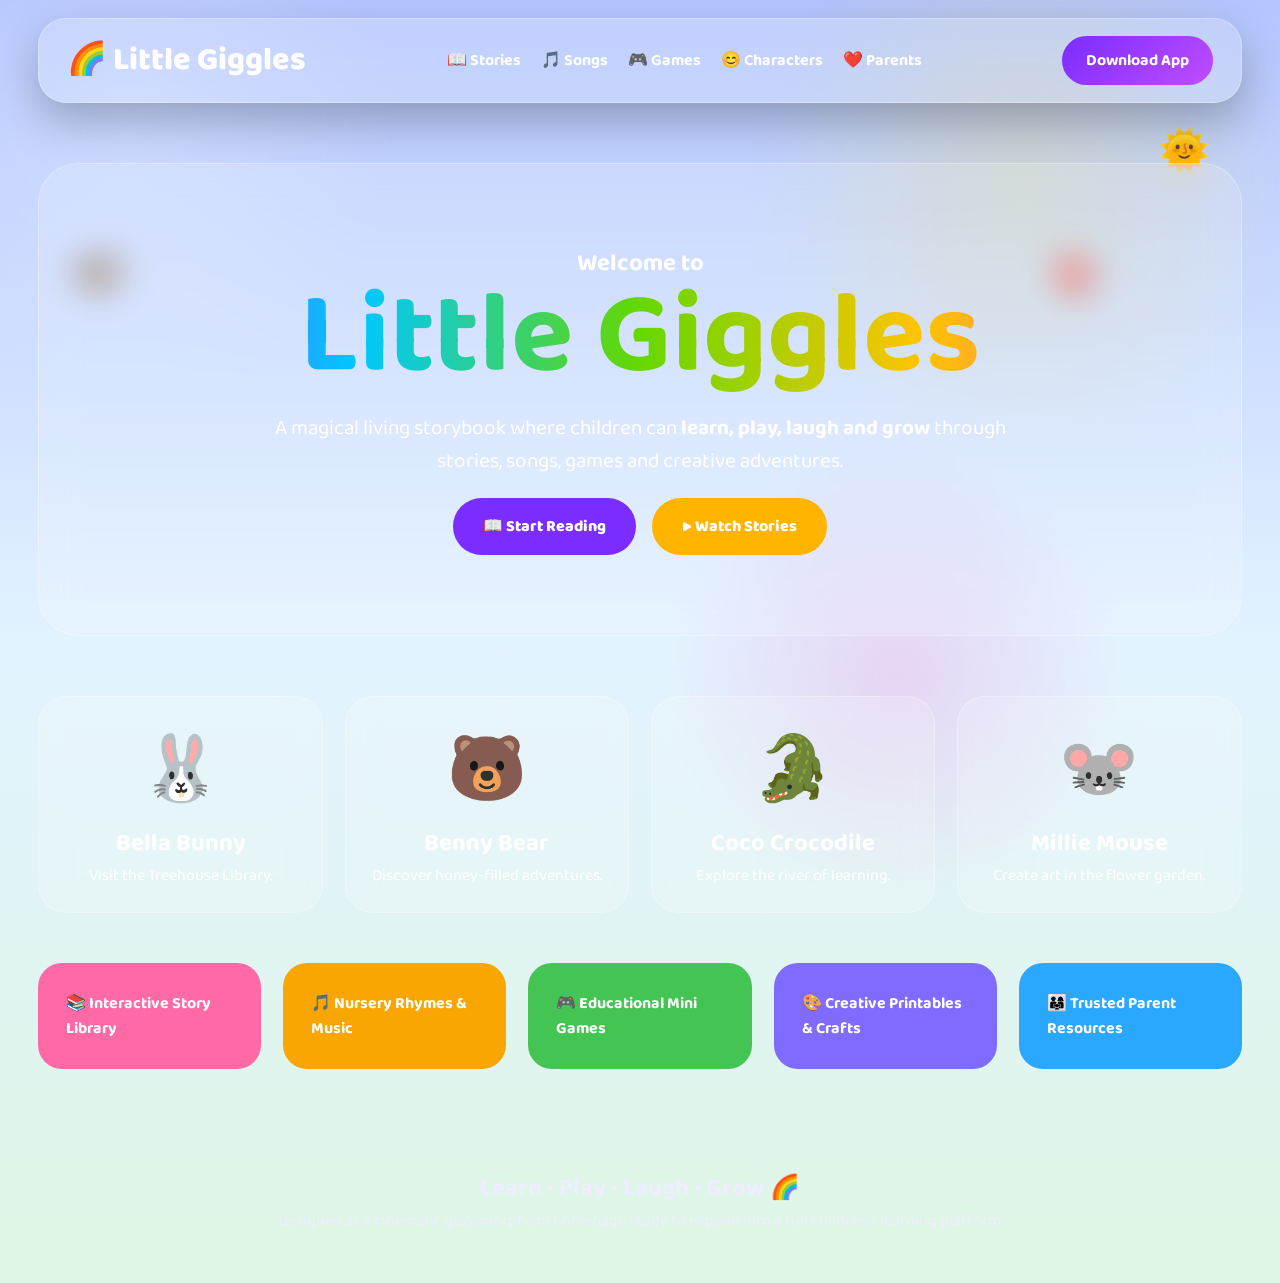
==== index.html @ 9048f609 "Update index.html" ====
<!DOCTYPE html>
<html lang="en">
<head>
<meta charset="UTF-8">
<meta name="viewport" content="width=device-width,initial-scale=1.0">
<title>Little Giggles • Living Storybook</title>
<link href="https://fonts.googleapis.com/css2?family=Baloo+2:wght@400;600;700;800&display=swap" rel="stylesheet">
<style>
:root{
--glass:rgba(255,255,255,.16);
--border:rgba(255,255,255,.28);
}
*{margin:0;padding:0;box-sizing:border-box}
html{scroll-behavior:smooth}
body{
font-family:'Baloo 2',sans-serif;color:#fff;overflow-x:hidden;
background:
linear-gradient(180deg,rgba(40,90,255,.35),rgba(70,170,255,.15),rgba(90,210,120,.2)),
url('https://images.unsplash.com/photo-1500530855697-b586d89ba3ee?auto=format&fit=crop&w=2000&q=80') center/cover fixed;
}
body:before{
content:"";position:fixed;inset:0;pointer-events:none;
background:
radial-gradient(circle at 10% 15%,rgba(255,255,255,.22),transparent 20%),
radial-gradient(circle at 80% 20%,rgba(255,225,0,.18),transparent 22%),
radial-gradient(circle at 70% 75%,rgba(255,0,180,.12),transparent 20%);
}
header{
position:sticky;top:18px;z-index:5;
width:min(1240px,94%);margin:18px auto;padding:16px 28px;
display:flex;justify-content:space-between;align-items:center;gap:20px;
background:var(--glass);backdrop-filter:blur(18px);
border:1px solid var(--border);border-radius:28px;
box-shadow:0 18px 45px rgba(0,0,0,.25)}
.logo{font-size:2rem;font-weight:800}
nav{display:flex;gap:20px;flex-wrap:wrap}
nav a,.cta{text-decoration:none;color:#fff;font-weight:700}
.cta{padding:12px 24px;border-radius:999px;background:linear-gradient(135deg,#7b2cff,#bf4dff)}
.hero{
width:min(1240px,94%);margin:60px auto;padding:80px 40px;text-align:center;
background:var(--glass);backdrop-filter:blur(18px);
border:1px solid var(--border);border-radius:40px}
.hero h1{
font-size:clamp(4rem,9vw,8rem);line-height:.95;
background:linear-gradient(90deg,#7c3cff,#00c8ff,#65d800,#ffc400,#ff5ea0);
-webkit-background-clip:text;-webkit-text-fill-color:transparent}
.hero p{max-width:760px;margin:20px auto;font-size:1.3rem}
.buttons{display:flex;justify-content:center;gap:16px;flex-wrap:wrap}
.buttons a{padding:16px 30px;border-radius:999px;text-decoration:none;font-weight:800}
.primary{background:#7b2cff;color:#fff}.secondary{background:#ffb400;color:#fff}
.world,.features{
width:min(1240px,94%);margin:50px auto;
display:grid;grid-template-columns:repeat(auto-fit,minmax(220px,1fr));gap:22px}
.card{
background:var(--glass);backdrop-filter:blur(14px);
border:1px solid var(--border);border-radius:28px;
padding:24px;text-align:center;transition:.3s}
.card:hover{transform:translateY(-8px)}
.card .emoji{font-size:64px}
.feature{padding:28px;border-radius:24px;font-weight:700}
.f1{background:#ff69a6}.f2{background:#f9a602}.f3{background:#44c553}.f4{background:#7f6bff}.f5{background:#2aa7ff}
footer{padding:50px;text-align:center;color:#eef}
.float{position:fixed;font-size:42px;animation:f 6s ease-in-out infinite}
.sun{right:70px;top:120px}.butterfly{left:70px;top:240px;animation-delay:1s}.balloon{right:180px;top:250px;animation-delay:2s}
@keyframes f{50%{transform:translateY(-18px) rotate(8deg)}}
</style>
</head>
<body>
<div class="float sun">🌞</div><div class="float butterfly">🦋</div><div class="float balloon">🎈</div>

<header>
<div class="logo">🌈 Little Giggles</div>
<nav>
<a href="#">📖 Stories</a>
<a href="#">🎵 Songs</a>
<a href="#">🎮 Games</a>
<a href="#">😊 Characters</a>
<a href="#">❤️ Parents</a>
</nav>
<a class="cta" href="#">Download App</a>
</header>

<section class="hero">
<h2>Welcome to</h2>
<h1>Little Giggles</h1>
<p>A magical living storybook where children can <b>learn, play, laugh and grow</b> through stories, songs, games and creative adventures.</p>
<div class="buttons">
<a class="primary" href="#">📖 Start Reading</a>
<a class="secondary" href="#">▶ Watch Stories</a>
</div>
</section>

<section class="world">
<div class="card"><div class="emoji">🐰</div><h2>Bella Bunny</h2><p>Visit the Treehouse Library.</p></div>
<div class="card"><div class="emoji">🐻</div><h2>Benny Bear</h2><p>Discover honey-filled adventures.</p></div>
<div class="card"><div class="emoji">🐊</div><h2>Coco Crocodile</h2><p>Explore the river of learning.</p></div>
<div class="card"><div class="emoji">🐭</div><h2>Millie Mouse</h2><p>Create art in the flower garden.</p></div>
</section>

<section class="features">
<div class="feature f1">📚 Interactive Story Library</div>
<div class="feature f2">🎵 Nursery Rhymes & Music</div>
<div class="feature f3">🎮 Educational Mini Games</div>
<div class="feature f4">🎨 Creative Printables & Crafts</div>
<div class="feature f5">👨‍👩‍👧 Trusted Parent Resources</div>
</section>

<footer>
<h2>Learn • Play • Laugh • Grow 🌈</h2>
<p>Designed as a cinematic glassmorphism homepage ready to expand into a full children's learning platform.</p>
</footer>
</body>
</html>
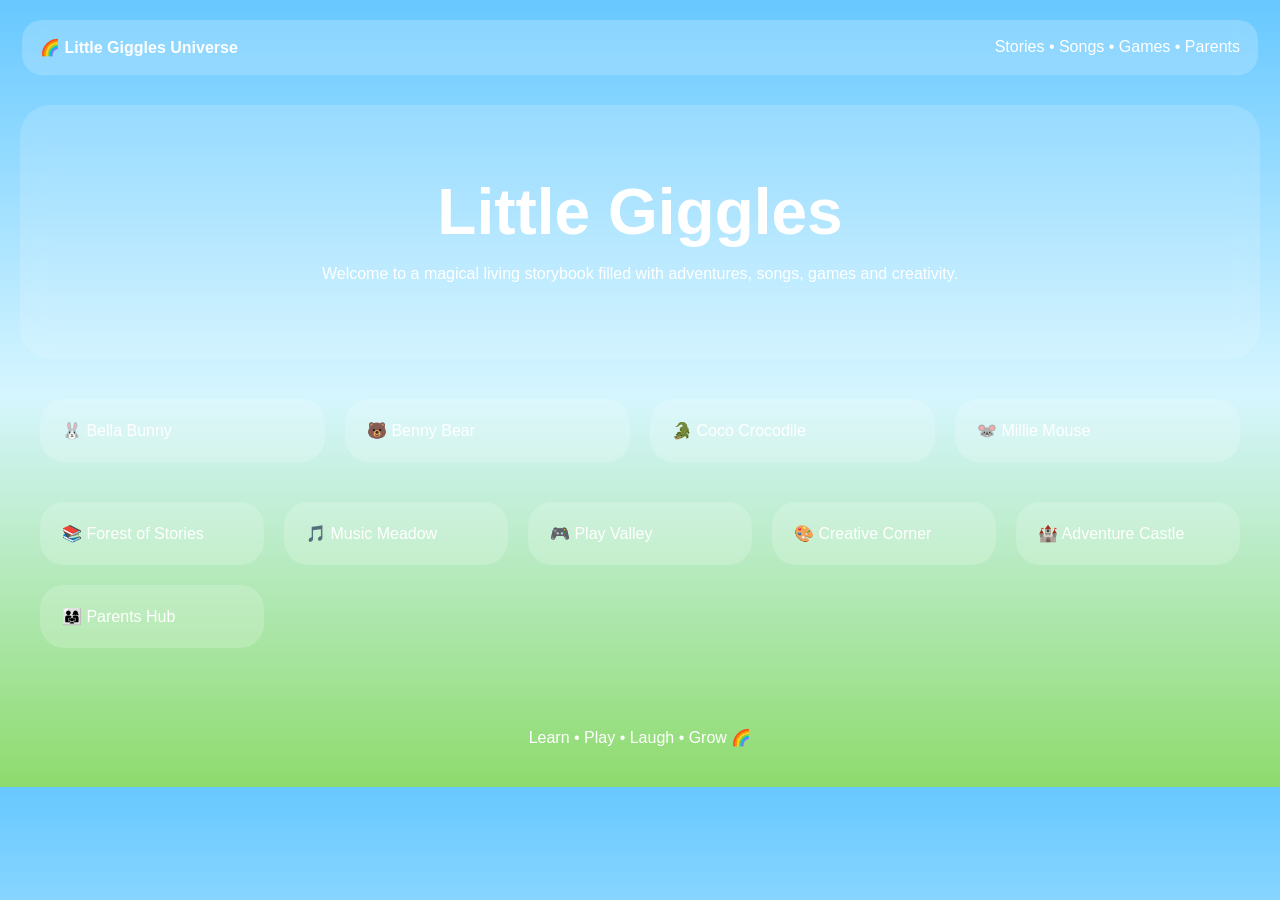
==== commit 019678d2: "Update index.html" ====
--- a/index.html
+++ b/index.html
@@ -1,114 +1,26 @@
-
-<!DOCTYPE html>
-<html lang="en">
-<head>
-<meta charset="UTF-8">
-<meta name="viewport" content="width=device-width,initial-scale=1.0">
-<title>Little Giggles • Living Storybook</title>
-<link href="https://fonts.googleapis.com/css2?family=Baloo+2:wght@400;600;700;800&display=swap" rel="stylesheet">
-<style>
-:root{
---glass:rgba(255,255,255,.16);
---border:rgba(255,255,255,.28);
-}
-*{margin:0;padding:0;box-sizing:border-box}
-html{scroll-behavior:smooth}
-body{
-font-family:'Baloo 2',sans-serif;color:#fff;overflow-x:hidden;
-background:
-linear-gradient(180deg,rgba(40,90,255,.35),rgba(70,170,255,.15),rgba(90,210,120,.2)),
-url('https://images.unsplash.com/photo-1500530855697-b586d89ba3ee?auto=format&fit=crop&w=2000&q=80') center/cover fixed;
-}
-body:before{
-content:"";position:fixed;inset:0;pointer-events:none;
-background:
-radial-gradient(circle at 10% 15%,rgba(255,255,255,.22),transparent 20%),
-radial-gradient(circle at 80% 20%,rgba(255,225,0,.18),transparent 22%),
-radial-gradient(circle at 70% 75%,rgba(255,0,180,.12),transparent 20%);
-}
-header{
-position:sticky;top:18px;z-index:5;
-width:min(1240px,94%);margin:18px auto;padding:16px 28px;
-display:flex;justify-content:space-between;align-items:center;gap:20px;
-background:var(--glass);backdrop-filter:blur(18px);
-border:1px solid var(--border);border-radius:28px;
-box-shadow:0 18px 45px rgba(0,0,0,.25)}
-.logo{font-size:2rem;font-weight:800}
-nav{display:flex;gap:20px;flex-wrap:wrap}
-nav a,.cta{text-decoration:none;color:#fff;font-weight:700}
-.cta{padding:12px 24px;border-radius:999px;background:linear-gradient(135deg,#7b2cff,#bf4dff)}
-.hero{
-width:min(1240px,94%);margin:60px auto;padding:80px 40px;text-align:center;
-background:var(--glass);backdrop-filter:blur(18px);
-border:1px solid var(--border);border-radius:40px}
-.hero h1{
-font-size:clamp(4rem,9vw,8rem);line-height:.95;
-background:linear-gradient(90deg,#7c3cff,#00c8ff,#65d800,#ffc400,#ff5ea0);
--webkit-background-clip:text;-webkit-text-fill-color:transparent}
-.hero p{max-width:760px;margin:20px auto;font-size:1.3rem}
-.buttons{display:flex;justify-content:center;gap:16px;flex-wrap:wrap}
-.buttons a{padding:16px 30px;border-radius:999px;text-decoration:none;font-weight:800}
-.primary{background:#7b2cff;color:#fff}.secondary{background:#ffb400;color:#fff}
-.world,.features{
-width:min(1240px,94%);margin:50px auto;
-display:grid;grid-template-columns:repeat(auto-fit,minmax(220px,1fr));gap:22px}
-.card{
-background:var(--glass);backdrop-filter:blur(14px);
-border:1px solid var(--border);border-radius:28px;
-padding:24px;text-align:center;transition:.3s}
-.card:hover{transform:translateY(-8px)}
-.card .emoji{font-size:64px}
-.feature{padding:28px;border-radius:24px;font-weight:700}
-.f1{background:#ff69a6}.f2{background:#f9a602}.f3{background:#44c553}.f4{background:#7f6bff}.f5{background:#2aa7ff}
-footer{padding:50px;text-align:center;color:#eef}
-.float{position:fixed;font-size:42px;animation:f 6s ease-in-out infinite}
-.sun{right:70px;top:120px}.butterfly{left:70px;top:240px;animation-delay:1s}.balloon{right:180px;top:250px;animation-delay:2s}
-@keyframes f{50%{transform:translateY(-18px) rotate(8deg)}}
-</style>
-</head>
-<body>
-<div class="float sun">🌞</div><div class="float butterfly">🦋</div><div class="float balloon">🎈</div>
-
-<header>
-<div class="logo">🌈 Little Giggles</div>
-<nav>
-<a href="#">📖 Stories</a>
-<a href="#">🎵 Songs</a>
-<a href="#">🎮 Games</a>
-<a href="#">😊 Characters</a>
-<a href="#">❤️ Parents</a>
-</nav>
-<a class="cta" href="#">Download App</a>
-</header>
-
-<section class="hero">
-<h2>Welcome to</h2>
-<h1>Little Giggles</h1>
-<p>A magical living storybook where children can <b>learn, play, laugh and grow</b> through stories, songs, games and creative adventures.</p>
-<div class="buttons">
-<a class="primary" href="#">📖 Start Reading</a>
-<a class="secondary" href="#">▶ Watch Stories</a>
-</div>
+<!DOCTYPE html><html><head><meta charset="UTF-8"><meta name="viewport" content="width=device-width,initial-scale=1"><title>Little Giggles Universe</title><style>
+body{margin:0;font-family:Arial,sans-serif;background:linear-gradient(#67c8ff,#d6f6ff,#8edb6d);color:#fff}
+header,section,footer{width:min(1200px,94%);margin:auto}
+header{margin-top:20px;padding:18px;background:rgba(255,255,255,.2);backdrop-filter:blur(12px);border-radius:20px;display:flex;justify-content:space-between;flex-wrap:wrap}
+.hero{margin-top:30px;padding:60px 20px;text-align:center;background:rgba(255,255,255,.15);backdrop-filter:blur(12px);border-radius:30px}
+h1{font-size:64px;margin:10px 0}
+.grid,.portals{display:grid;grid-template-columns:repeat(auto-fit,minmax(220px,1fr));gap:20px;margin:40px auto}
+.card,.portal{background:rgba(255,255,255,.18);padding:22px;border-radius:24px}
+footer{text-align:center;padding:40px}
+a{color:white;text-decoration:none}
+</style></head><body>
+<header><div><b>🌈 Little Giggles Universe</b></div><nav>Stories • Songs • Games • Parents</nav></header>
+<section class="hero"><h1>Little Giggles</h1><p>Welcome to a magical living storybook filled with adventures, songs, games and creativity.</p></section>
+<section class="grid">
+<div class="card">🐰 Bella Bunny</div><div class="card">🐻 Benny Bear</div><div class="card">🐊 Coco Crocodile</div><div class="card">🐭 Millie Mouse</div>
 </section>
-
-<section class="world">
-<div class="card"><div class="emoji">🐰</div><h2>Bella Bunny</h2><p>Visit the Treehouse Library.</p></div>
-<div class="card"><div class="emoji">🐻</div><h2>Benny Bear</h2><p>Discover honey-filled adventures.</p></div>
-<div class="card"><div class="emoji">🐊</div><h2>Coco Crocodile</h2><p>Explore the river of learning.</p></div>
-<div class="card"><div class="emoji">🐭</div><h2>Millie Mouse</h2><p>Create art in the flower garden.</p></div>
+<section class="portals">
+<div class="portal">📚 Forest of Stories</div>
+<div class="portal">🎵 Music Meadow</div>
+<div class="portal">🎮 Play Valley</div>
+<div class="portal">🎨 Creative Corner</div>
+<div class="portal">🏰 Adventure Castle</div>
+<div class="portal">👨‍👩‍👧 Parents Hub</div>
 </section>
-
-<section class="features">
-<div class="feature f1">📚 Interactive Story Library</div>
-<div class="feature f2">🎵 Nursery Rhymes & Music</div>
-<div class="feature f3">🎮 Educational Mini Games</div>
-<div class="feature f4">🎨 Creative Printables & Crafts</div>
-<div class="feature f5">👨‍👩‍👧 Trusted Parent Resources</div>
-</section>
-
-<footer>
-<h2>Learn • Play • Laugh • Grow 🌈</h2>
-<p>Designed as a cinematic glassmorphism homepage ready to expand into a full children's learning platform.</p>
-</footer>
-</body>
-</html>
+<footer>Learn • Play • Laugh • Grow 🌈</footer>
+</body></html>
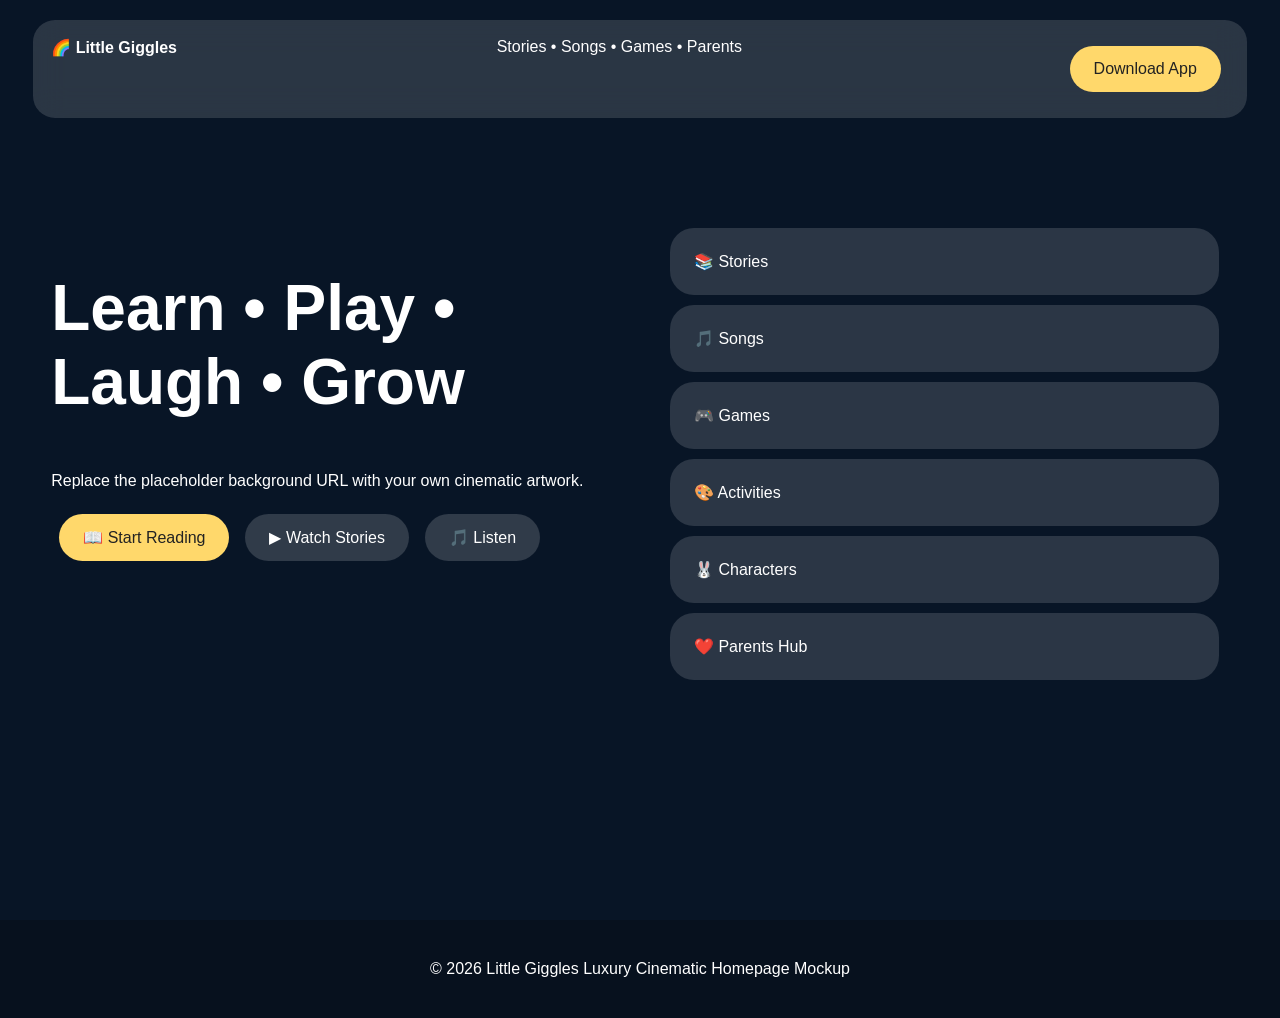
==== commit 6b32360e: "Update index.html" ====
--- a/index.html
+++ b/index.html
@@ -1,26 +1,21 @@
-<!DOCTYPE html><html><head><meta charset="UTF-8"><meta name="viewport" content="width=device-width,initial-scale=1"><title>Little Giggles Universe</title><style>
-body{margin:0;font-family:Arial,sans-serif;background:linear-gradient(#67c8ff,#d6f6ff,#8edb6d);color:#fff}
-header,section,footer{width:min(1200px,94%);margin:auto}
-header{margin-top:20px;padding:18px;background:rgba(255,255,255,.2);backdrop-filter:blur(12px);border-radius:20px;display:flex;justify-content:space-between;flex-wrap:wrap}
-.hero{margin-top:30px;padding:60px 20px;text-align:center;background:rgba(255,255,255,.15);backdrop-filter:blur(12px);border-radius:30px}
-h1{font-size:64px;margin:10px 0}
-.grid,.portals{display:grid;grid-template-columns:repeat(auto-fit,minmax(220px,1fr));gap:20px;margin:40px auto}
-.card,.portal{background:rgba(255,255,255,.18);padding:22px;border-radius:24px}
-footer{text-align:center;padding:40px}
-a{color:white;text-decoration:none}
+<!DOCTYPE html><html><head><meta charset='UTF-8'><meta name='viewport' content='width=device-width,initial-scale=1'><title>Little Giggles Luxury Mockup</title><style>
+body{margin:0;font-family:Arial,sans-serif;background:#081526;color:#fff}
+.hero{min-height:100vh;background:linear-gradient(rgba(8,21,38,.45),rgba(8,21,38,.75)),url('YOUR-CINEMATIC-BACKGROUND-IMAGE-LINK-HERE') center/cover no-repeat}
+header{margin:20px auto;width:92%;padding:18px;background:rgba(255,255,255,.14);backdrop-filter:blur(16px);border-radius:22px;display:flex;justify-content:space-between;flex-wrap:wrap}
+.container{width:92%;margin:auto;padding:80px 0;display:grid;grid-template-columns:1fr 1fr;gap:40px}
+@media(max-width:900px){.container{grid-template-columns:1fr}}
+.card{background:rgba(255,255,255,.14);padding:24px;border-radius:24px;margin:10px}
+.btn{display:inline-block;padding:14px 24px;margin:8px;border-radius:999px;text-decoration:none}
+.gold{background:#ffd86b;color:#222}.glass{background:rgba(255,255,255,.16);color:#fff}
+h1{font-size:64px}footer{text-align:center;padding:40px;background:#07111e}
 </style></head><body>
-<header><div><b>🌈 Little Giggles Universe</b></div><nav>Stories • Songs • Games • Parents</nav></header>
-<section class="hero"><h1>Little Giggles</h1><p>Welcome to a magical living storybook filled with adventures, songs, games and creativity.</p></section>
-<section class="grid">
-<div class="card">🐰 Bella Bunny</div><div class="card">🐻 Benny Bear</div><div class="card">🐊 Coco Crocodile</div><div class="card">🐭 Millie Mouse</div>
-</section>
-<section class="portals">
-<div class="portal">📚 Forest of Stories</div>
-<div class="portal">🎵 Music Meadow</div>
-<div class="portal">🎮 Play Valley</div>
-<div class="portal">🎨 Creative Corner</div>
-<div class="portal">🏰 Adventure Castle</div>
-<div class="portal">👨‍👩‍👧 Parents Hub</div>
-</section>
-<footer>Learn • Play • Laugh • Grow 🌈</footer>
+<section class='hero'>
+<header><strong>🌈 Little Giggles</strong><div>Stories • Songs • Games • Parents</div><a class='btn gold' href='#'>Download App</a></header>
+<div class='container'>
+<div><h1>Learn • Play • Laugh • Grow</h1><p>Replace the placeholder background URL with your own cinematic artwork.</p>
+<a class='btn gold' href='#'>📖 Start Reading</a><a class='btn glass' href='#'>▶ Watch Stories</a><a class='btn glass' href='#'>🎵 Listen</a></div>
+<div>
+<div class='card'>📚 Stories</div><div class='card'>🎵 Songs</div><div class='card'>🎮 Games</div><div class='card'>🎨 Activities</div><div class='card'>🐰 Characters</div><div class='card'>❤️ Parents Hub</div>
+</div></div></section>
+<footer>© 2026 Little Giggles Luxury Cinematic Homepage Mockup</footer>
 </body></html>
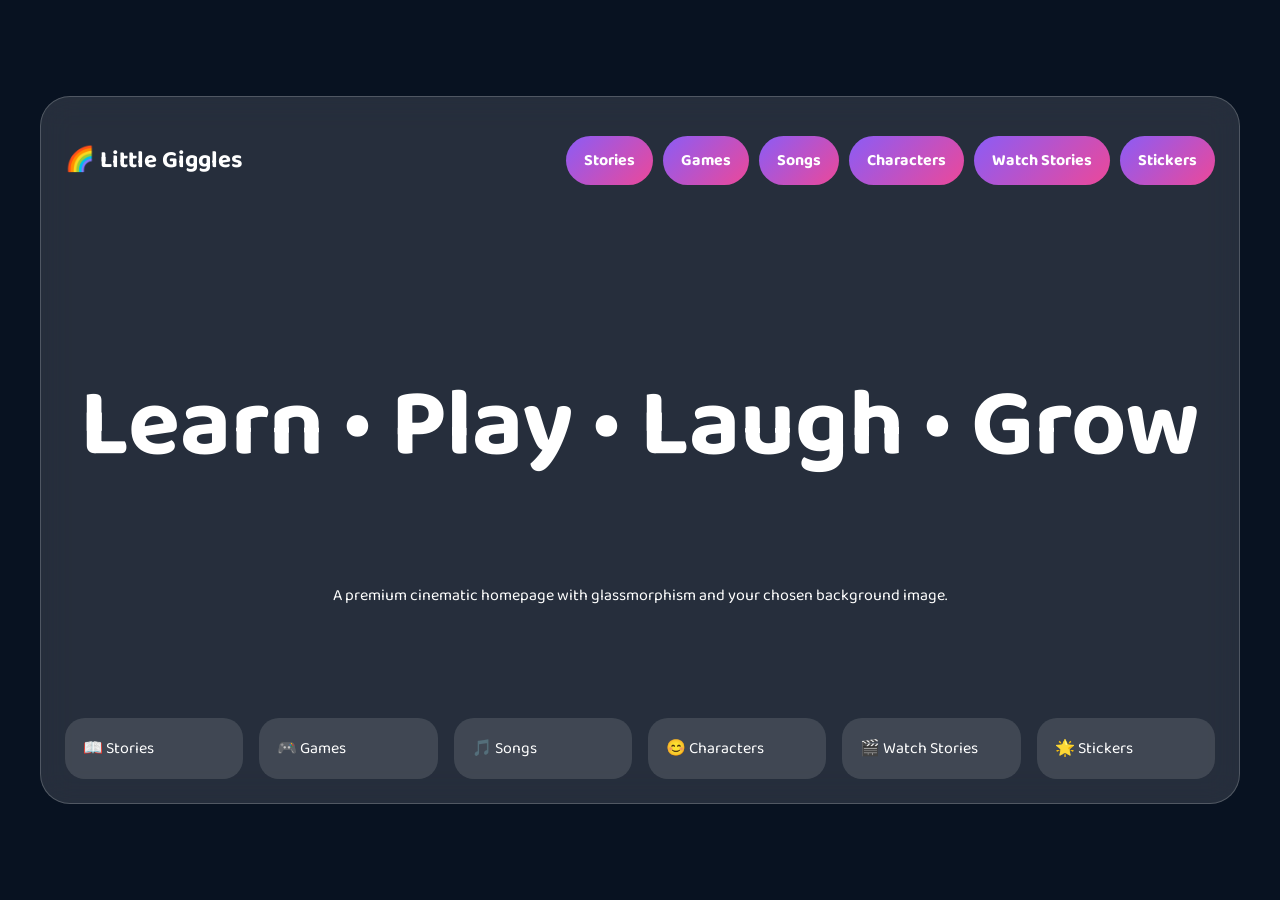
==== commit 37c9a269: "Update index.html" ====
--- a/index.html
+++ b/index.html
@@ -1,21 +1,22 @@
-<!DOCTYPE html><html><head><meta charset='UTF-8'><meta name='viewport' content='width=device-width,initial-scale=1'><title>Little Giggles Luxury Mockup</title><style>
-body{margin:0;font-family:Arial,sans-serif;background:#081526;color:#fff}
-.hero{min-height:100vh;background:linear-gradient(rgba(8,21,38,.45),rgba(8,21,38,.75)),url('YOUR-CINEMATIC-BACKGROUND-IMAGE-LINK-HERE') center/cover no-repeat}
-header{margin:20px auto;width:92%;padding:18px;background:rgba(255,255,255,.14);backdrop-filter:blur(16px);border-radius:22px;display:flex;justify-content:space-between;flex-wrap:wrap}
-.container{width:92%;margin:auto;padding:80px 0;display:grid;grid-template-columns:1fr 1fr;gap:40px}
-@media(max-width:900px){.container{grid-template-columns:1fr}}
-.card{background:rgba(255,255,255,.14);padding:24px;border-radius:24px;margin:10px}
-.btn{display:inline-block;padding:14px 24px;margin:8px;border-radius:999px;text-decoration:none}
-.gold{background:#ffd86b;color:#222}.glass{background:rgba(255,255,255,.16);color:#fff}
-h1{font-size:64px}footer{text-align:center;padding:40px;background:#07111e}
-</style></head><body>
-<section class='hero'>
-<header><strong>🌈 Little Giggles</strong><div>Stories • Songs • Games • Parents</div><a class='btn gold' href='#'>Download App</a></header>
-<div class='container'>
-<div><h1>Learn • Play • Laugh • Grow</h1><p>Replace the placeholder background URL with your own cinematic artwork.</p>
-<a class='btn gold' href='#'>📖 Start Reading</a><a class='btn glass' href='#'>▶ Watch Stories</a><a class='btn glass' href='#'>🎵 Listen</a></div>
-<div>
-<div class='card'>📚 Stories</div><div class='card'>🎵 Songs</div><div class='card'>🎮 Games</div><div class='card'>🎨 Activities</div><div class='card'>🐰 Characters</div><div class='card'>❤️ Parents Hub</div>
-</div></div></section>
-<footer>© 2026 Little Giggles Luxury Cinematic Homepage Mockup</footer>
-</body></html>+<!doctype html><html><head><meta charset='utf-8'><meta name='viewport' content='width=device-width,initial-scale=1'>
+<title>Little Giggles Luxury</title>
+<link href='https://fonts.googleapis.com/css2?family=Baloo+2:wght@400;700;800&display=swap' rel='stylesheet'>
+<style>
+*{box-sizing:border-box}body{margin:0;font-family:'Baloo 2',sans-serif;color:#fff;background:#081221}
+.hero{min-height:100vh;background:linear-gradient(rgba(8,18,33,.45),rgba(8,18,33,.7)),url('https://payhip.com/cdn-cgi/image/format=auto,width=1500/https://pe56d.s3.amazonaws.com/o_1jueqbnt319jm661hemmj51osb15.png') center/cover no-repeat;display:flex;align-items:center;justify-content:center;padding:20px}
+.box{width:min(1200px,100%);background:rgba(255,255,255,.12);backdrop-filter:blur(16px);border-radius:30px;padding:24px;border:1px solid rgba(255,255,255,.2)}
+header{display:flex;justify-content:space-between;align-items:center;flex-wrap:wrap;gap:12px}
+nav{display:flex;flex-wrap:wrap;gap:10px}
+a{text-decoration:none}
+.b{padding:12px 18px;border-radius:999px;background:linear-gradient(135deg,#8b5cf6,#ec4899);color:#fff;font-weight:700}
+main{text-align:center;padding:70px 0}
+h1{font-size:clamp(3rem,8vw,6rem)}p{max-width:700px;margin:auto}
+.grid{display:grid;grid-template-columns:repeat(auto-fit,minmax(160px,1fr));gap:16px;margin-top:40px}
+.card{background:rgba(255,255,255,.12);padding:18px;border-radius:20px}
+</style></head><body><section class='hero'><div class='box'>
+<header><h2>🌈 Little Giggles</h2><nav>
+<a class='b' href='#'>Stories</a><a class='b' href='#'>Games</a><a class='b' href='#'>Songs</a><a class='b' href='#'>Characters</a><a class='b' href='#'>Watch Stories</a><a class='b' href='#'>Stickers</a>
+</nav></header>
+<main><h1>Learn • Play • Laugh • Grow</h1><p>A premium cinematic homepage with glassmorphism and your chosen background image.</p></main>
+<div class='grid'><div class='card'>📖 Stories</div><div class='card'>🎮 Games</div><div class='card'>🎵 Songs</div><div class='card'>😊 Characters</div><div class='card'>🎬 Watch Stories</div><div class='card'>🌟 Stickers</div></div>
+</div></section></body></html>
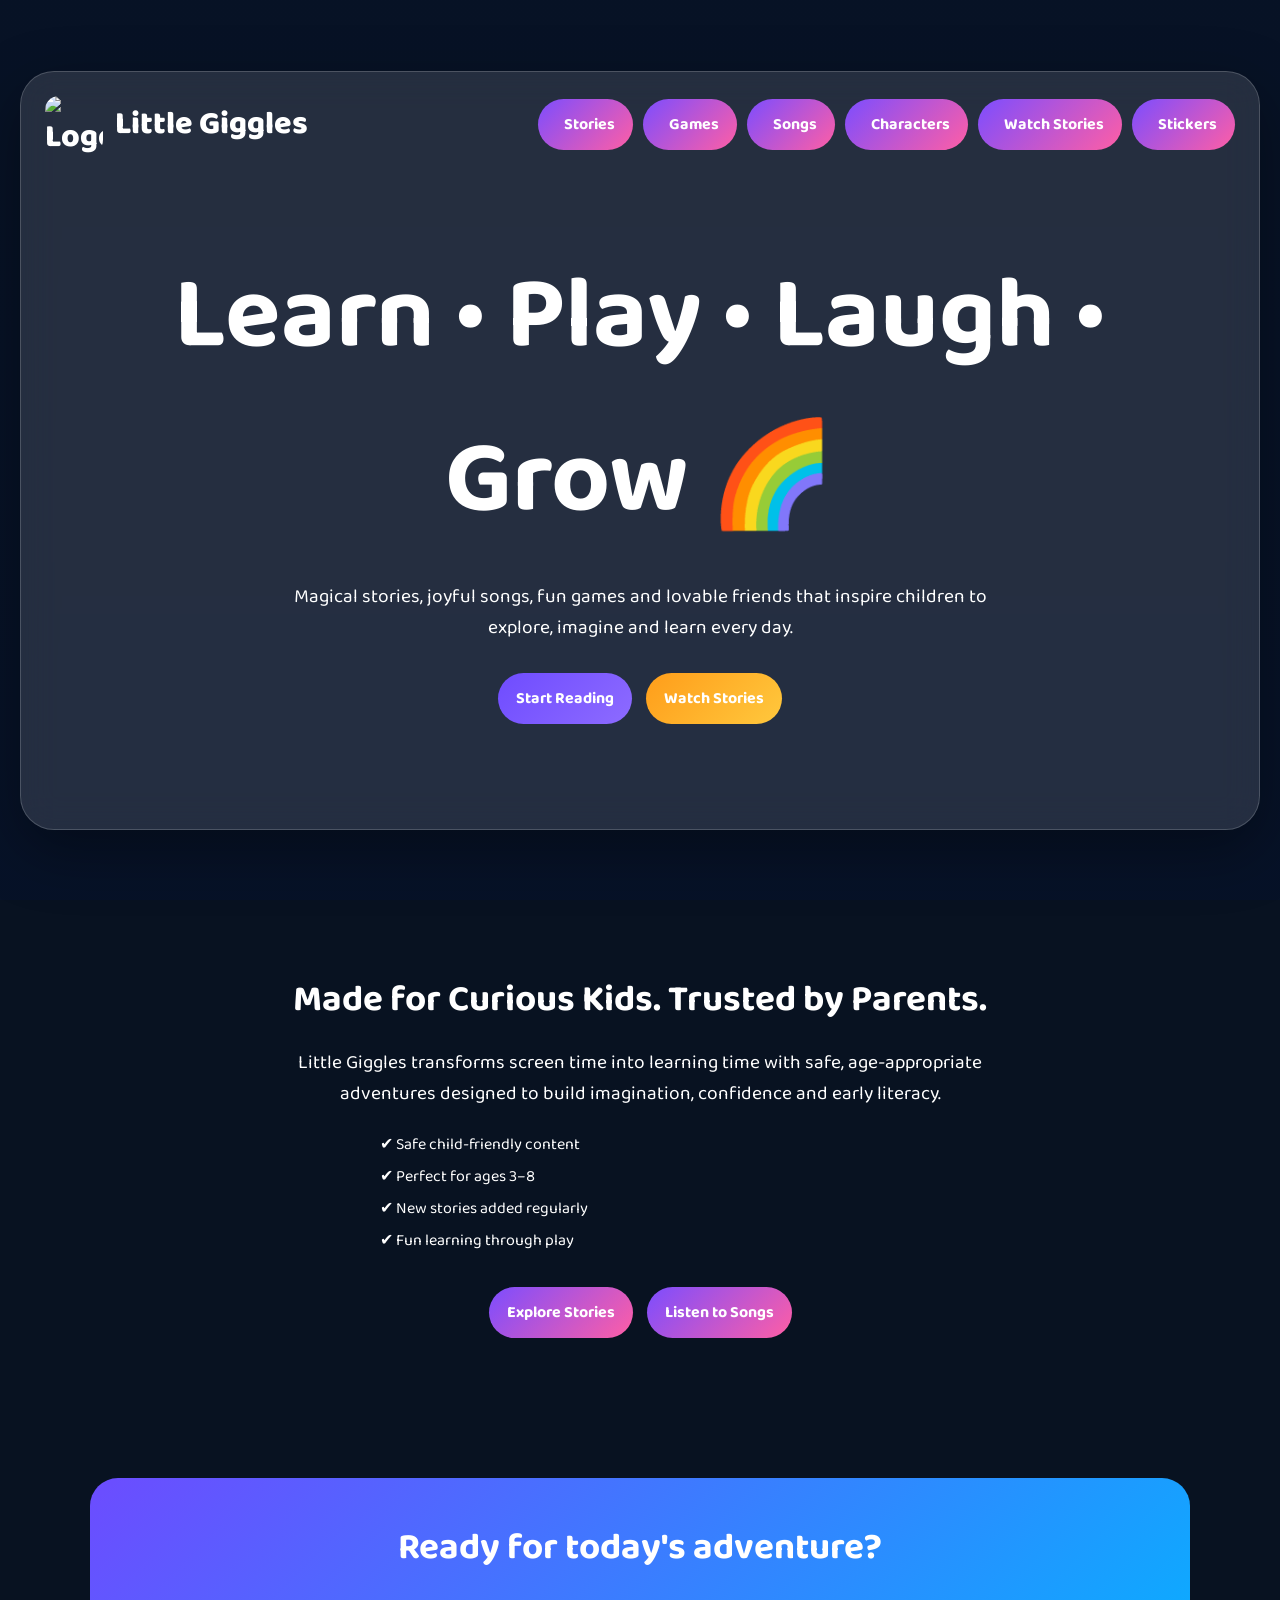
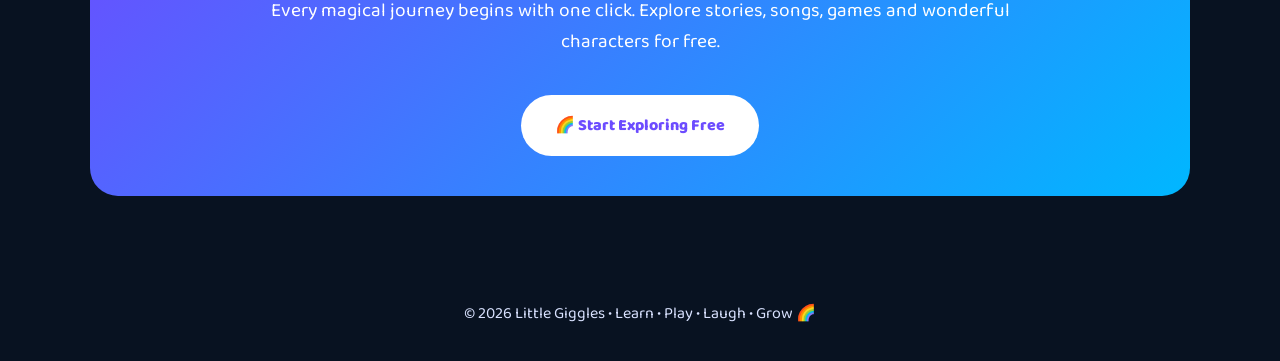
==== commit 9116a0f5: "Update index.html" ====
--- a/index.html
+++ b/index.html
@@ -1,22 +1,84 @@
-<!doctype html><html><head><meta charset='utf-8'><meta name='viewport' content='width=device-width,initial-scale=1'>
-<title>Little Giggles Luxury</title>
-<link href='https://fonts.googleapis.com/css2?family=Baloo+2:wght@400;700;800&display=swap' rel='stylesheet'>
+<!DOCTYPE html>
+<html lang="en">
+<head>
+<meta charset="UTF-8"><meta name="viewport" content="width=device-width,initial-scale=1">
+<title>Little Giggles</title>
+<link rel="preconnect" href="https://fonts.googleapis.com">
+<link href="https://fonts.googleapis.com/css2?family=Baloo+2:wght@400;600;700;800&display=swap" rel="stylesheet">
+<link rel="stylesheet" href="https://unpkg.com/lucide-static@latest/font/lucide.css">
 <style>
-*{box-sizing:border-box}body{margin:0;font-family:'Baloo 2',sans-serif;color:#fff;background:#081221}
-.hero{min-height:100vh;background:linear-gradient(rgba(8,18,33,.45),rgba(8,18,33,.7)),url('https://payhip.com/cdn-cgi/image/format=auto,width=1500/https://pe56d.s3.amazonaws.com/o_1jueqbnt319jm661hemmj51osb15.png') center/cover no-repeat;display:flex;align-items:center;justify-content:center;padding:20px}
-.box{width:min(1200px,100%);background:rgba(255,255,255,.12);backdrop-filter:blur(16px);border-radius:30px;padding:24px;border:1px solid rgba(255,255,255,.2)}
-header{display:flex;justify-content:space-between;align-items:center;flex-wrap:wrap;gap:12px}
+*{margin:0;padding:0;box-sizing:border-box}
+body{font-family:'Baloo 2',sans-serif;background:#081221;color:#fff}
+.hero{min-height:100vh;background:linear-gradient(rgba(6,18,42,.45),rgba(6,18,42,.72)),url('https://payhip.com/cdn-cgi/image/format=auto/https://pe56d.s3.amazonaws.com/o_1jueqbnt319jm661hemmj51osb15.png') center/cover no-repeat;display:flex;align-items:center;justify-content:center;padding:20px}
+.shell{width:min(1240px,100%);background:rgba(255,255,255,.12);backdrop-filter:blur(18px);border:1px solid rgba(255,255,255,.18);border-radius:34px;padding:24px;box-shadow:0 20px 60px rgba(0,0,0,.35)}
+header{display:flex;justify-content:space-between;align-items:center;gap:16px;flex-wrap:wrap}
+.brand{display:flex;align-items:center;gap:12px;font-size:2rem;font-weight:800}
+.brand img{width:58px;height:58px;border-radius:14px}
 nav{display:flex;flex-wrap:wrap;gap:10px}
-a{text-decoration:none}
-.b{padding:12px 18px;border-radius:999px;background:linear-gradient(135deg,#8b5cf6,#ec4899);color:#fff;font-weight:700}
-main{text-align:center;padding:70px 0}
-h1{font-size:clamp(3rem,8vw,6rem)}p{max-width:700px;margin:auto}
-.grid{display:grid;grid-template-columns:repeat(auto-fit,minmax(160px,1fr));gap:16px;margin-top:40px}
-.card{background:rgba(255,255,255,.12);padding:18px;border-radius:20px}
-</style></head><body><section class='hero'><div class='box'>
-<header><h2>🌈 Little Giggles</h2><nav>
-<a class='b' href='#'>Stories</a><a class='b' href='#'>Games</a><a class='b' href='#'>Songs</a><a class='b' href='#'>Characters</a><a class='b' href='#'>Watch Stories</a><a class='b' href='#'>Stickers</a>
-</nav></header>
-<main><h1>Learn • Play • Laugh • Grow</h1><p>A premium cinematic homepage with glassmorphism and your chosen background image.</p></main>
-<div class='grid'><div class='card'>📖 Stories</div><div class='card'>🎮 Games</div><div class='card'>🎵 Songs</div><div class='card'>😊 Characters</div><div class='card'>🎬 Watch Stories</div><div class='card'>🌟 Stickers</div></div>
-</div></section></body></html>+nav a,.cta a{text-decoration:none;color:#fff}
+.btn{display:flex;align-items:center;gap:8px;padding:13px 18px;border-radius:999px;background:linear-gradient(135deg,#7c4dff,#ff5ea5);font-weight:700}
+main{text-align:center;padding:9vh 0}
+h1{font-size:clamp(3.5rem,8vw,6.5rem)}
+p{max-width:760px;margin:18px auto;font-size:1.2rem}
+.cta{display:flex;justify-content:center;gap:14px;flex-wrap:wrap;margin-top:30px}
+.primary{background:linear-gradient(135deg,#6f4cff,#8d6bff)}
+.secondary{background:linear-gradient(135deg,#ff9d1a,#ffc83d)}
+section{padding:70px 20px}
+.wrap{width:min(1100px,100%);margin:auto}
+.cards{display:grid;grid-template-columns:repeat(auto-fit,minmax(220px,1fr));gap:18px;margin-top:28px}
+.card{background:rgba(255,255,255,.08);padding:24px;border-radius:22px;border:1px solid rgba(255,255,255,.12)}
+.parent{text-align:center}
+.parent h2,.adventure h2{font-size:2.3rem;margin-bottom:14px}
+.check{text-align:left;max-width:520px;margin:20px auto;line-height:2}
+.adventure{background:linear-gradient(135deg,#6c4cff,#00b7ff);border-radius:28px;padding:40px;text-align:center}
+.big{display:inline-block;margin-top:20px;padding:18px 34px;border-radius:999px;background:#fff;color:#6c4cff;font-weight:800;text-decoration:none}
+footer{text-align:center;padding:35px;color:#d9e2ff}
+@media(max-width:700px){nav{width:100%} .btn{flex:1;justify-content:center}}
+</style>
+</head>
+<body>
+<div class="hero"><div class="shell">
+<header>
+<div class="brand"><img src="https://payhip.com/cdn-cgi/image/format=auto/https://pe56d.s3.amazonaws.com/o_1juer8qn48qu1mct5mkfvj1c5s15.png" alt="Logo"><span>Little Giggles</span></div>
+<nav>
+<a class="btn" href="stories.html"><i class="icon-book-open"></i>Stories</a>
+<a class="btn" href="#"><i class="icon-gamepad-2"></i>Games</a>
+<a class="btn" href="music.html"><i class="icon-music-4"></i>Songs</a>
+<a class="btn" href="characters.html"><i class="icon-users"></i>Characters</a>
+<a class="btn" href="videos.html"><i class="icon-play"></i>Watch Stories</a>
+<a class="btn" href="stickers.html"><i class="icon-star"></i>Stickers</a>
+</nav>
+</header>
+<main>
+<h1>Learn • Play • Laugh • Grow 🌈</h1>
+<p>Magical stories, joyful songs, fun games and lovable friends that inspire children to explore, imagine and learn every day.</p>
+<div class="cta">
+<a class="btn primary" href="stories.html">Start Reading</a>
+<a class="btn secondary" href="videos.html">Watch Stories</a>
+</div>
+</main>
+</div></div>
+
+<section><div class="wrap parent">
+<h2>Made for Curious Kids. Trusted by Parents.</h2>
+<p>Little Giggles transforms screen time into learning time with safe, age-appropriate adventures designed to build imagination, confidence and early literacy.</p>
+<div class="check">
+✔ Safe child-friendly content<br>
+✔ Perfect for ages 3–8<br>
+✔ New stories added regularly<br>
+✔ Fun learning through play
+</div>
+<div class="cta">
+<a class="btn" href="stories.html">Explore Stories</a>
+<a class="btn" href="music.html">Listen to Songs</a>
+</div>
+</div></section>
+
+<section><div class="wrap adventure">
+<h2>Ready for today's adventure?</h2>
+<p>Every magical journey begins with one click. Explore stories, songs, games and wonderful characters for free.</p>
+<a class="big" href="stories.html">🌈 Start Exploring Free</a>
+</div></section>
+
+<footer>© 2026 Little Giggles • Learn • Play • Laugh • Grow 🌈</footer>
+</body></html>
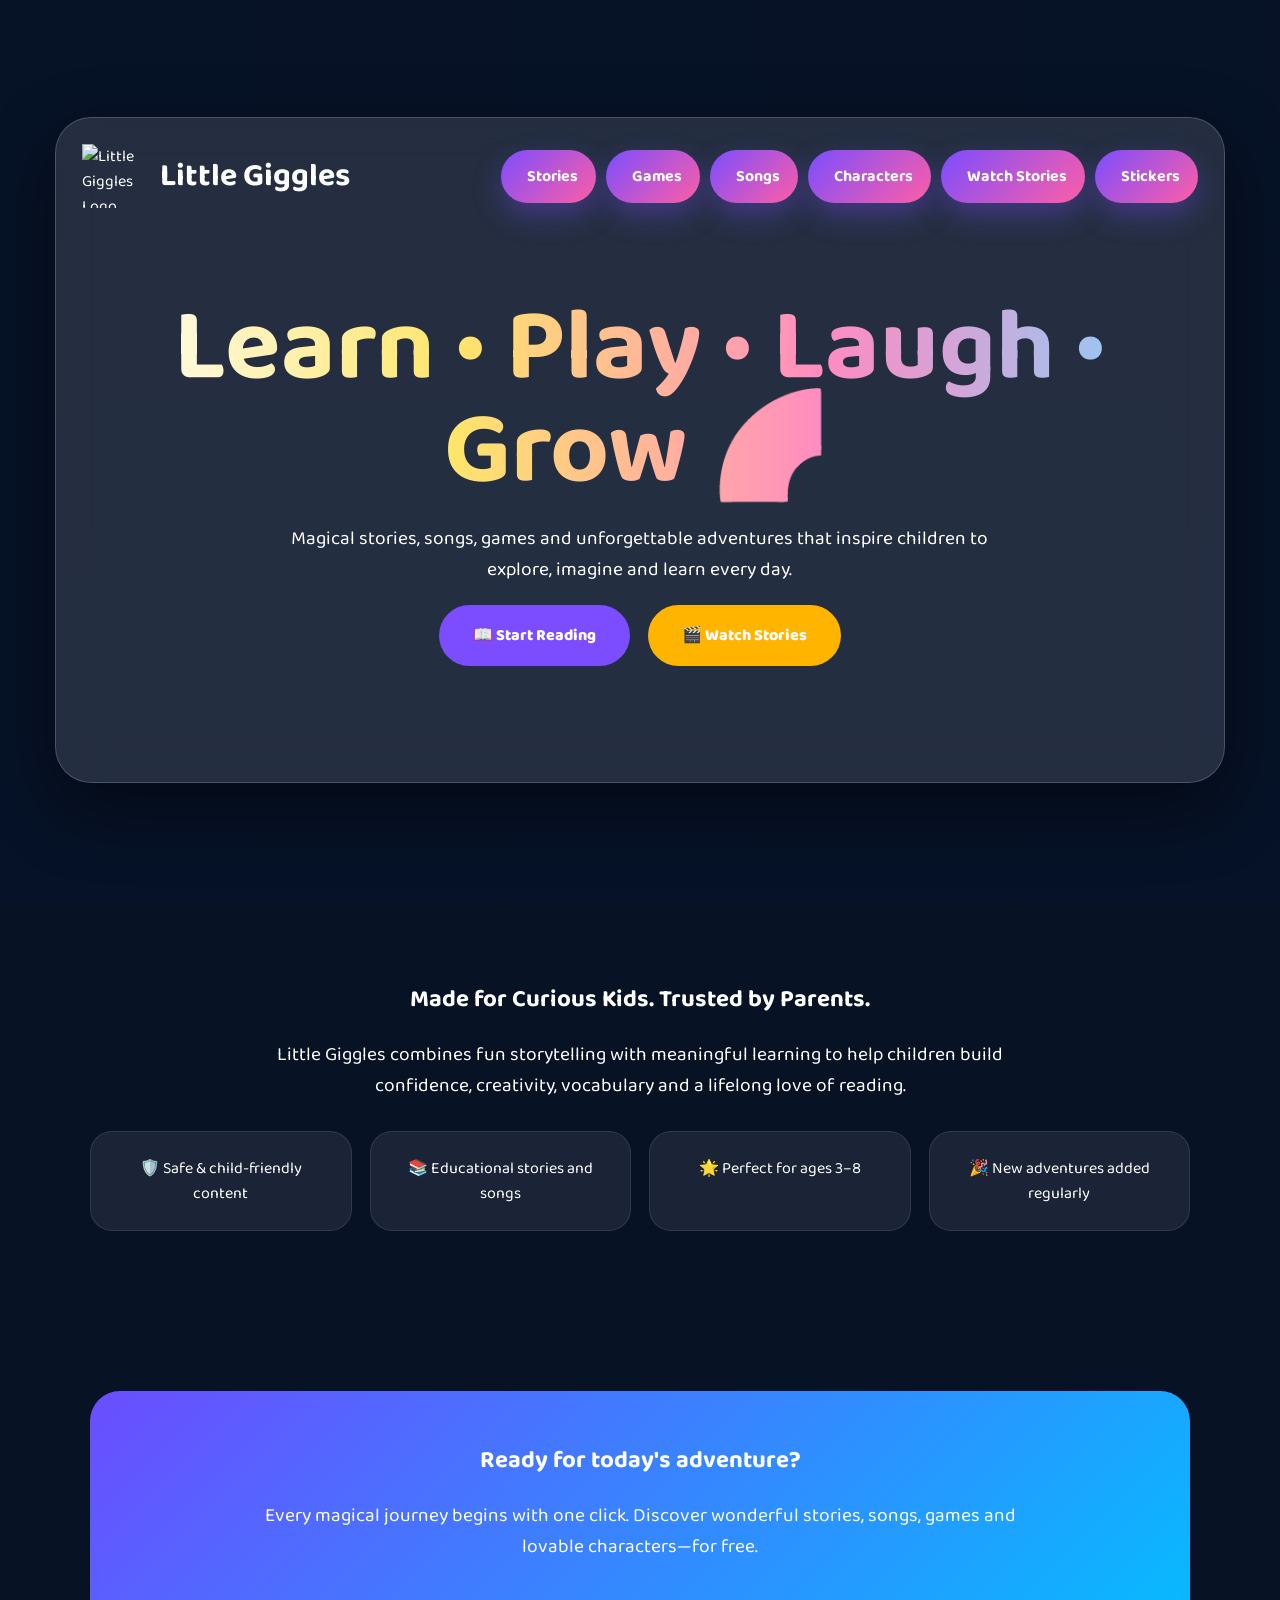
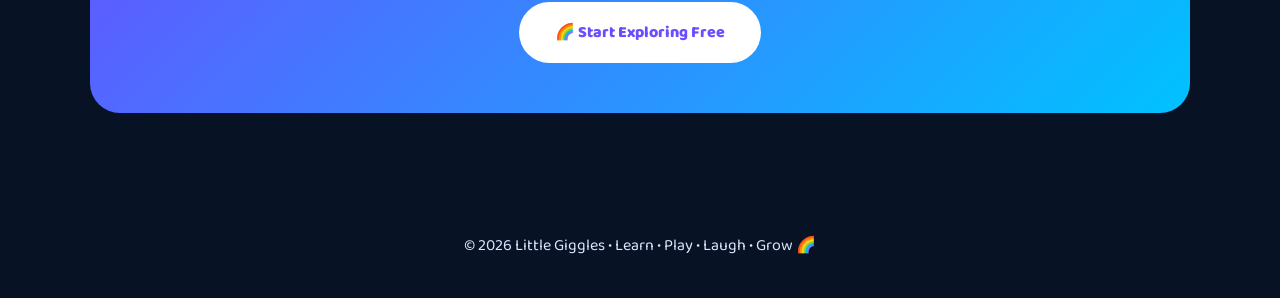
==== commit 8545fd1a: "Update index.html" ====
--- a/index.html
+++ b/index.html
@@ -1,84 +1,105 @@
+
 <!DOCTYPE html>
 <html lang="en">
 <head>
-<meta charset="UTF-8"><meta name="viewport" content="width=device-width,initial-scale=1">
+<meta charset="UTF-8">
+<meta name="viewport" content="width=device-width, initial-scale=1.0">
 <title>Little Giggles</title>
-<link rel="preconnect" href="https://fonts.googleapis.com">
 <link href="https://fonts.googleapis.com/css2?family=Baloo+2:wght@400;600;700;800&display=swap" rel="stylesheet">
 <link rel="stylesheet" href="https://unpkg.com/lucide-static@latest/font/lucide.css">
 <style>
 *{margin:0;padding:0;box-sizing:border-box}
-body{font-family:'Baloo 2',sans-serif;background:#081221;color:#fff}
-.hero{min-height:100vh;background:linear-gradient(rgba(6,18,42,.45),rgba(6,18,42,.72)),url('https://payhip.com/cdn-cgi/image/format=auto/https://pe56d.s3.amazonaws.com/o_1jueqbnt319jm661hemmj51osb15.png') center/cover no-repeat;display:flex;align-items:center;justify-content:center;padding:20px}
-.shell{width:min(1240px,100%);background:rgba(255,255,255,.12);backdrop-filter:blur(18px);border:1px solid rgba(255,255,255,.18);border-radius:34px;padding:24px;box-shadow:0 20px 60px rgba(0,0,0,.35)}
-header{display:flex;justify-content:space-between;align-items:center;gap:16px;flex-wrap:wrap}
-.brand{display:flex;align-items:center;gap:12px;font-size:2rem;font-weight:800}
-.brand img{width:58px;height:58px;border-radius:14px}
+body{font-family:'Baloo 2',sans-serif;background:#071225;color:#fff}
+.hero{min-height:100vh;background:
+linear-gradient(rgba(6,18,40,.45),rgba(6,18,40,.72)),
+url('https://payhip.com/cdn-cgi/image/format=auto/https://pe56d.s3.amazonaws.com/o_1jueqbnt319jm661hemmj51osb15.png') center/cover no-repeat fixed;display:flex;align-items:center;justify-content:center;padding:24px}
+.container{width:min(1280px,95%);background:rgba(255,255,255,.12);backdrop-filter:blur(22px);
+border:1px solid rgba(255,255,255,.18);border-radius:36px;padding:26px;box-shadow:0 25px 70px rgba(0,0,0,.45)}
+header{display:flex;justify-content:space-between;align-items:center;gap:18px;flex-wrap:wrap}
+.brand{display:flex;align-items:center;gap:14px}
+.brand img{width:64px;height:64px}
+.brand h2{font-size:2rem}
 nav{display:flex;flex-wrap:wrap;gap:10px}
-nav a,.cta a{text-decoration:none;color:#fff}
-.btn{display:flex;align-items:center;gap:8px;padding:13px 18px;border-radius:999px;background:linear-gradient(135deg,#7c4dff,#ff5ea5);font-weight:700}
-main{text-align:center;padding:9vh 0}
-h1{font-size:clamp(3.5rem,8vw,6.5rem)}
-p{max-width:760px;margin:18px auto;font-size:1.2rem}
-.cta{display:flex;justify-content:center;gap:14px;flex-wrap:wrap;margin-top:30px}
-.primary{background:linear-gradient(135deg,#6f4cff,#8d6bff)}
-.secondary{background:linear-gradient(135deg,#ff9d1a,#ffc83d)}
-section{padding:70px 20px}
-.wrap{width:min(1100px,100%);margin:auto}
-.cards{display:grid;grid-template-columns:repeat(auto-fit,minmax(220px,1fr));gap:18px;margin-top:28px}
-.card{background:rgba(255,255,255,.08);padding:24px;border-radius:22px;border:1px solid rgba(255,255,255,.12)}
+.navbtn{display:flex;align-items:center;gap:8px;padding:14px 18px;text-decoration:none;color:#fff;
+background:linear-gradient(135deg,#7b4dff,#ff5fa5);border-radius:999px;font-weight:700;
+box-shadow:0 12px 28px rgba(123,77,255,.35);transition:.3s}
+.navbtn:hover{transform:translateY(-3px)}
+.hero-content{padding:10vh 0;text-align:center}
+h1{font-size:clamp(3.5rem,8vw,6.8rem);line-height:1;
+background:linear-gradient(90deg,#fff,#ffe56b,#ff8bc2,#7fd7ff);
+-webkit-background-clip:text;-webkit-text-fill-color:transparent}
+p{max-width:760px;margin:20px auto;font-size:1.2rem}
+.cta{display:flex;justify-content:center;gap:18px;flex-wrap:wrap}
+.cta a{padding:18px 34px;border-radius:999px;text-decoration:none;font-weight:800}
+.primary{background:#7b4dff;color:#fff}
+.secondary{background:#ffb400;color:#fff}
+section{padding:80px 20px}
+.wrap{max-width:1100px;margin:auto}
 .parent{text-align:center}
-.parent h2,.adventure h2{font-size:2.3rem;margin-bottom:14px}
-.check{text-align:left;max-width:520px;margin:20px auto;line-height:2}
-.adventure{background:linear-gradient(135deg,#6c4cff,#00b7ff);border-radius:28px;padding:40px;text-align:center}
-.big{display:inline-block;margin-top:20px;padding:18px 34px;border-radius:999px;background:#fff;color:#6c4cff;font-weight:800;text-decoration:none}
-footer{text-align:center;padding:35px;color:#d9e2ff}
-@media(max-width:700px){nav{width:100%} .btn{flex:1;justify-content:center}}
+.list{display:grid;grid-template-columns:repeat(auto-fit,minmax(220px,1fr));gap:18px;margin-top:30px}
+.item{background:rgba(255,255,255,.08);padding:24px;border-radius:22px;border:1px solid rgba(255,255,255,.1)}
+.bottom{background:linear-gradient(135deg,#6b4dff,#00c2ff);border-radius:30px;padding:50px;text-align:center}
+.bottom a{display:inline-block;margin-top:20px;padding:18px 36px;background:#fff;color:#6b4dff;
+font-weight:800;text-decoration:none;border-radius:999px}
+footer{padding:40px;text-align:center;color:#dbe6ff}
+@media(max-width:768px){
+nav{width:100%}
+.navbtn{flex:1;justify-content:center}
+}
 </style>
 </head>
 <body>
-<div class="hero"><div class="shell">
+<div class="hero">
+<div class="container">
 <header>
-<div class="brand"><img src="https://payhip.com/cdn-cgi/image/format=auto/https://pe56d.s3.amazonaws.com/o_1juer8qn48qu1mct5mkfvj1c5s15.png" alt="Logo"><span>Little Giggles</span></div>
+<div class="brand">
+<img src="https://payhip.com/cdn-cgi/image/format=auto/https://pe56d.s3.amazonaws.com/o_1juer8qn48qu1mct5mkfvj1c5s15.png" alt="Little Giggles Logo">
+<h2>Little Giggles</h2>
+</div>
 <nav>
-<a class="btn" href="stories.html"><i class="icon-book-open"></i>Stories</a>
-<a class="btn" href="#"><i class="icon-gamepad-2"></i>Games</a>
-<a class="btn" href="music.html"><i class="icon-music-4"></i>Songs</a>
-<a class="btn" href="characters.html"><i class="icon-users"></i>Characters</a>
-<a class="btn" href="videos.html"><i class="icon-play"></i>Watch Stories</a>
-<a class="btn" href="stickers.html"><i class="icon-star"></i>Stickers</a>
+<a class="navbtn" href="stories.html"><i class="icon-book-open"></i>Stories</a>
+<a class="navbtn" href="#"><i class="icon-gamepad-2"></i>Games</a>
+<a class="navbtn" href="music.html"><i class="icon-music-4"></i>Songs</a>
+<a class="navbtn" href="characters.html"><i class="icon-users"></i>Characters</a>
+<a class="navbtn" href="videos.html"><i class="icon-play"></i>Watch Stories</a>
+<a class="navbtn" href="stickers.html"><i class="icon-star"></i>Stickers</a>
 </nav>
 </header>
-<main>
+
+<div class="hero-content">
 <h1>Learn • Play • Laugh • Grow 🌈</h1>
-<p>Magical stories, joyful songs, fun games and lovable friends that inspire children to explore, imagine and learn every day.</p>
+<p>Magical stories, songs, games and unforgettable adventures that inspire children to explore, imagine and learn every day.</p>
 <div class="cta">
-<a class="btn primary" href="stories.html">Start Reading</a>
-<a class="btn secondary" href="videos.html">Watch Stories</a>
+<a class="primary" href="stories.html">📖 Start Reading</a>
+<a class="secondary" href="videos.html">🎬 Watch Stories</a>
 </div>
-</main>
-</div></div>
+</div>
+</div>
+</div>
 
-<section><div class="wrap parent">
+<section>
+<div class="wrap parent">
 <h2>Made for Curious Kids. Trusted by Parents.</h2>
-<p>Little Giggles transforms screen time into learning time with safe, age-appropriate adventures designed to build imagination, confidence and early literacy.</p>
-<div class="check">
-✔ Safe child-friendly content<br>
-✔ Perfect for ages 3–8<br>
-✔ New stories added regularly<br>
-✔ Fun learning through play
+<p>Little Giggles combines fun storytelling with meaningful learning to help children build confidence, creativity, vocabulary and a lifelong love of reading.</p>
+<div class="list">
+<div class="item">🛡️ Safe & child-friendly content</div>
+<div class="item">📚 Educational stories and songs</div>
+<div class="item">🌟 Perfect for ages 3–8</div>
+<div class="item">🎉 New adventures added regularly</div>
 </div>
-<div class="cta">
-<a class="btn" href="stories.html">Explore Stories</a>
-<a class="btn" href="music.html">Listen to Songs</a>
 </div>
-</div></section>
+</section>
 
-<section><div class="wrap adventure">
+<section>
+<div class="wrap">
+<div class="bottom">
 <h2>Ready for today's adventure?</h2>
-<p>Every magical journey begins with one click. Explore stories, songs, games and wonderful characters for free.</p>
-<a class="big" href="stories.html">🌈 Start Exploring Free</a>
-</div></section>
+<p>Every magical journey begins with one click. Discover wonderful stories, songs, games and lovable characters—for free.</p>
+<a href="stories.html">🌈 Start Exploring Free</a>
+</div>
+</div>
+</section>
 
 <footer>© 2026 Little Giggles • Learn • Play • Laugh • Grow 🌈</footer>
-</body></html>
+</body>
+</html>
